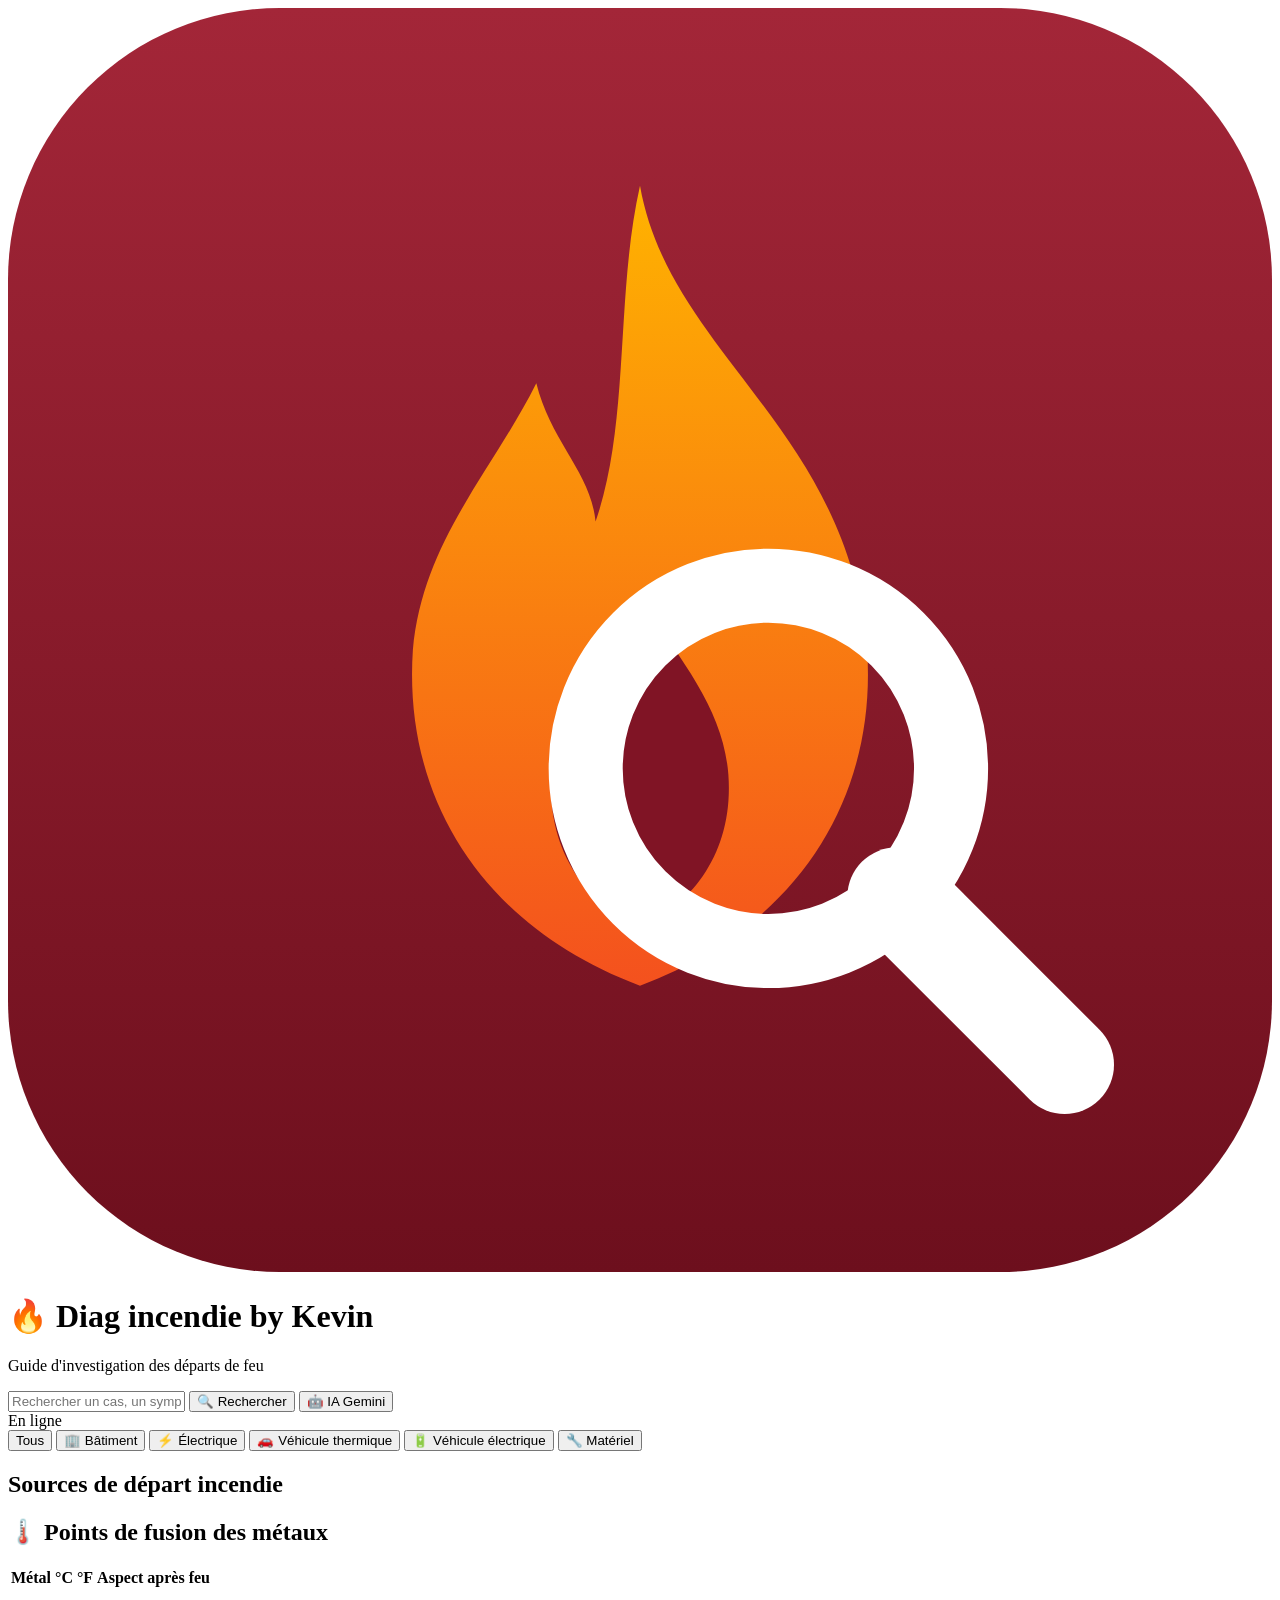
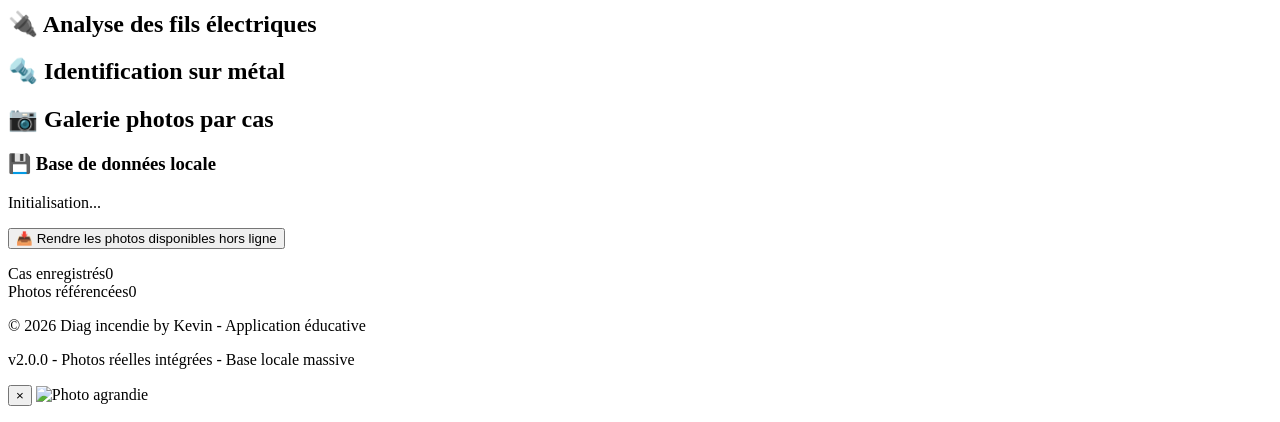
==== index.html @ 41a78a03 "Add initial HTML structure for Diag incendie app" ====
<!DOCTYPE html>
<html lang="fr">
<head>
    <meta charset="UTF-8">
    <meta name="viewport" content="width=device-width, initial-scale=1.0">
    <meta name="description" content="Diag incendie by Kevin - Aide au diagnostic des origines de départ incendie">
    <meta name="theme-color" content="#d32f2f">
    <link rel="manifest" href="manifest.json">
    <link rel="icon" type="image/svg+xml" href="data:image/svg+xml,<svg xmlns='http://www.w3.org/2000/svg' viewBox='0 0 512 512'><rect width='512' height='512' rx='110' fill='%23801425'/><path fill='%23ff9800' d='M256 72c12 68 84 98 92 188 4 60-28 112-92 136-64-24-96-76-92-136 4-44 32-72 50-108 6 24 22 36 24 56 14-40 8-92 18-136z'/><circle cx='308' cy='308' r='74' fill='none' stroke='%23fff' stroke-width='30'/><line x1='360' y1='360' x2='428' y2='428' stroke='%23fff' stroke-width='40' stroke-linecap='round'/></svg>">
    <link rel="stylesheet" href="css/styles.css">
    <title>Diag incendie by Kevin</title>
</head>
<body>
    <header class="app-header">
        <div class="header-content">
            <img src="images/icon.svg" alt="Logo" class="header-logo" onerror="this.style.display='none'">
            <div>
                <h1>🔥 Diag incendie by Kevin</h1>
                <p class="subtitle">Guide d'investigation des départs de feu</p>
            </div>
        </div>
    </header>

    <section class="search-section">
        <div class="search-container">
            <input type="text" id="searchInput" placeholder="Rechercher un cas, un symptôme, un matériau..." autocomplete="off">
            <button id="searchBtn" class="btn-primary">🔍 Rechercher</button>
            <button id="geminiSearchBtn" class="btn-secondary">🤖 IA Gemini</button>
        </div>
        <div id="searchResults" class="search-results"></div>
        <div id="geminiResults" class="gemini-results"></div>
    </section>

    <div id="connectionStatus" class="connection-status online">
        <span class="status-icon"></span><span class="status-text">En ligne</span>
    </div>

    <nav class="main-nav">
        <button class="nav-btn active" data-filter="all">Tous</button>
        <button class="nav-btn" data-filter="building">🏢 Bâtiment</button>
        <button class="nav-btn" data-filter="electrical">⚡ Électrique</button>
        <button class="nav-btn" data-filter="vehicle-thermal">🚗 Véhicule thermique</button>
        <button class="nav-btn" data-filter="vehicle-electric">🔋 Véhicule électrique</button>
        <button class="nav-btn" data-filter="equipment">🔧 Matériel</button>
    </nav>

    <section><h2>Sources de départ incendie</h2>
        <div class="causes-grid" id="causesGrid"></div>
    </section>

    <section><h2>🌡️ Points de fusion des métaux</h2>
        <div class="table-container">
            <table id="metalTable" class="metal-table">
                <thead><tr><th>Métal</th><th>°C</th><th>°F</th><th>Aspect après feu</th></tr></thead>
                <tbody></tbody>
            </table>
        </div>
    </section>

    <section><h2>🔌 Analyse des fils électriques</h2>
        <div class="analysis-grid" id="wireAnalysisGrid"></div>
    </section>

    <section><h2>🔩 Identification sur métal</h2>
        <div class="identification-cards" id="metalIdGrid"></div>
    </section>

    <section><h2>📷 Galerie photos par cas</h2>
        <div class="gallery-grid" id="photoGallery"></div>
    </section>

    <section class="storage-info">
        <div class="storage-card">
            <h3>💾 Base de données locale</h3>
            <p id="storageStatus">Initialisation...</p>
            <button id="offlinePhotosBtn" class="btn-offline">📥 Rendre les photos disponibles hors ligne</button>
            <p id="offlineProgress" class="offline-progress"></p>
            <div class="storage-stats">
                <div class="stat"><span class="stat-label">Cas enregistrés</span><span class="stat-value" id="casesCount">0</span></div>
                <div class="stat"><span class="stat-label">Photos référencées</span><span class="stat-value" id="photosCount">0</span></div>
            </div>
        </div>
    </section>

    <footer class="app-footer">
        <p>© 2026 Diag incendie by Kevin - Application éducative</p>
        <p class="version">v2.0.0 - Photos réelles intégrées - Base locale massive</p>
    </footer>

    <div id="lightbox" class="lightbox hidden">
        <button class="lightbox-close" onclick="closeLightbox()">×</button>
        <img id="lightboxImg" src="" alt="Photo agrandie">
        <p id="lightboxCaption" class="lightbox-caption"></p>
        <p id="lightboxCredit" class="lightbox-credit"></p>
    </div>

    <script src="js/database.js"></script>
    <script src="js/gemini-search.js"></script>
    <script src="js/app.js"></script>
    <script>
        if ('serviceWorker' in navigator) {
            window.addEventListener('load', () => {
                navigator.serviceWorker.register('service-worker.js')
                    .then(r => console.log('SW enregistré:', r.scope))
                    .catch(e => console.error('SW erreur:', e));
            });
        }
    </script>
</body>
</html>
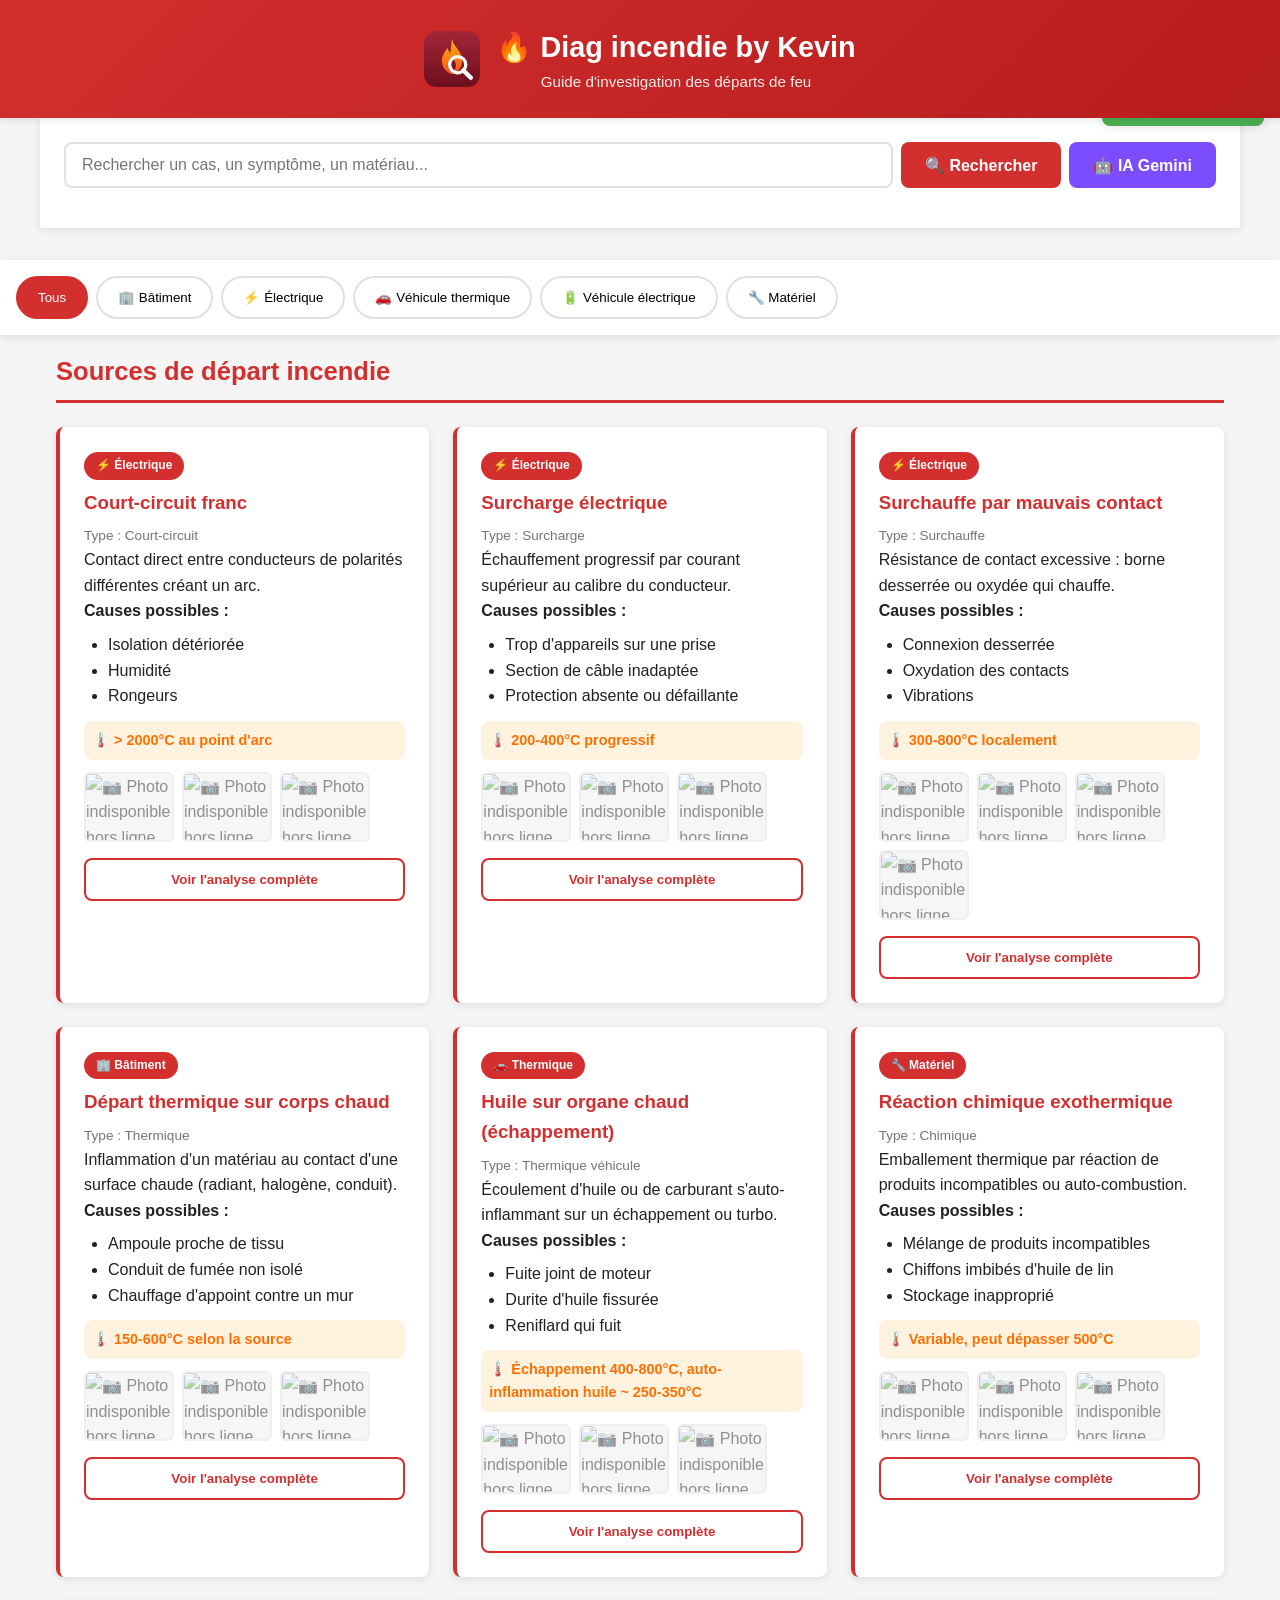
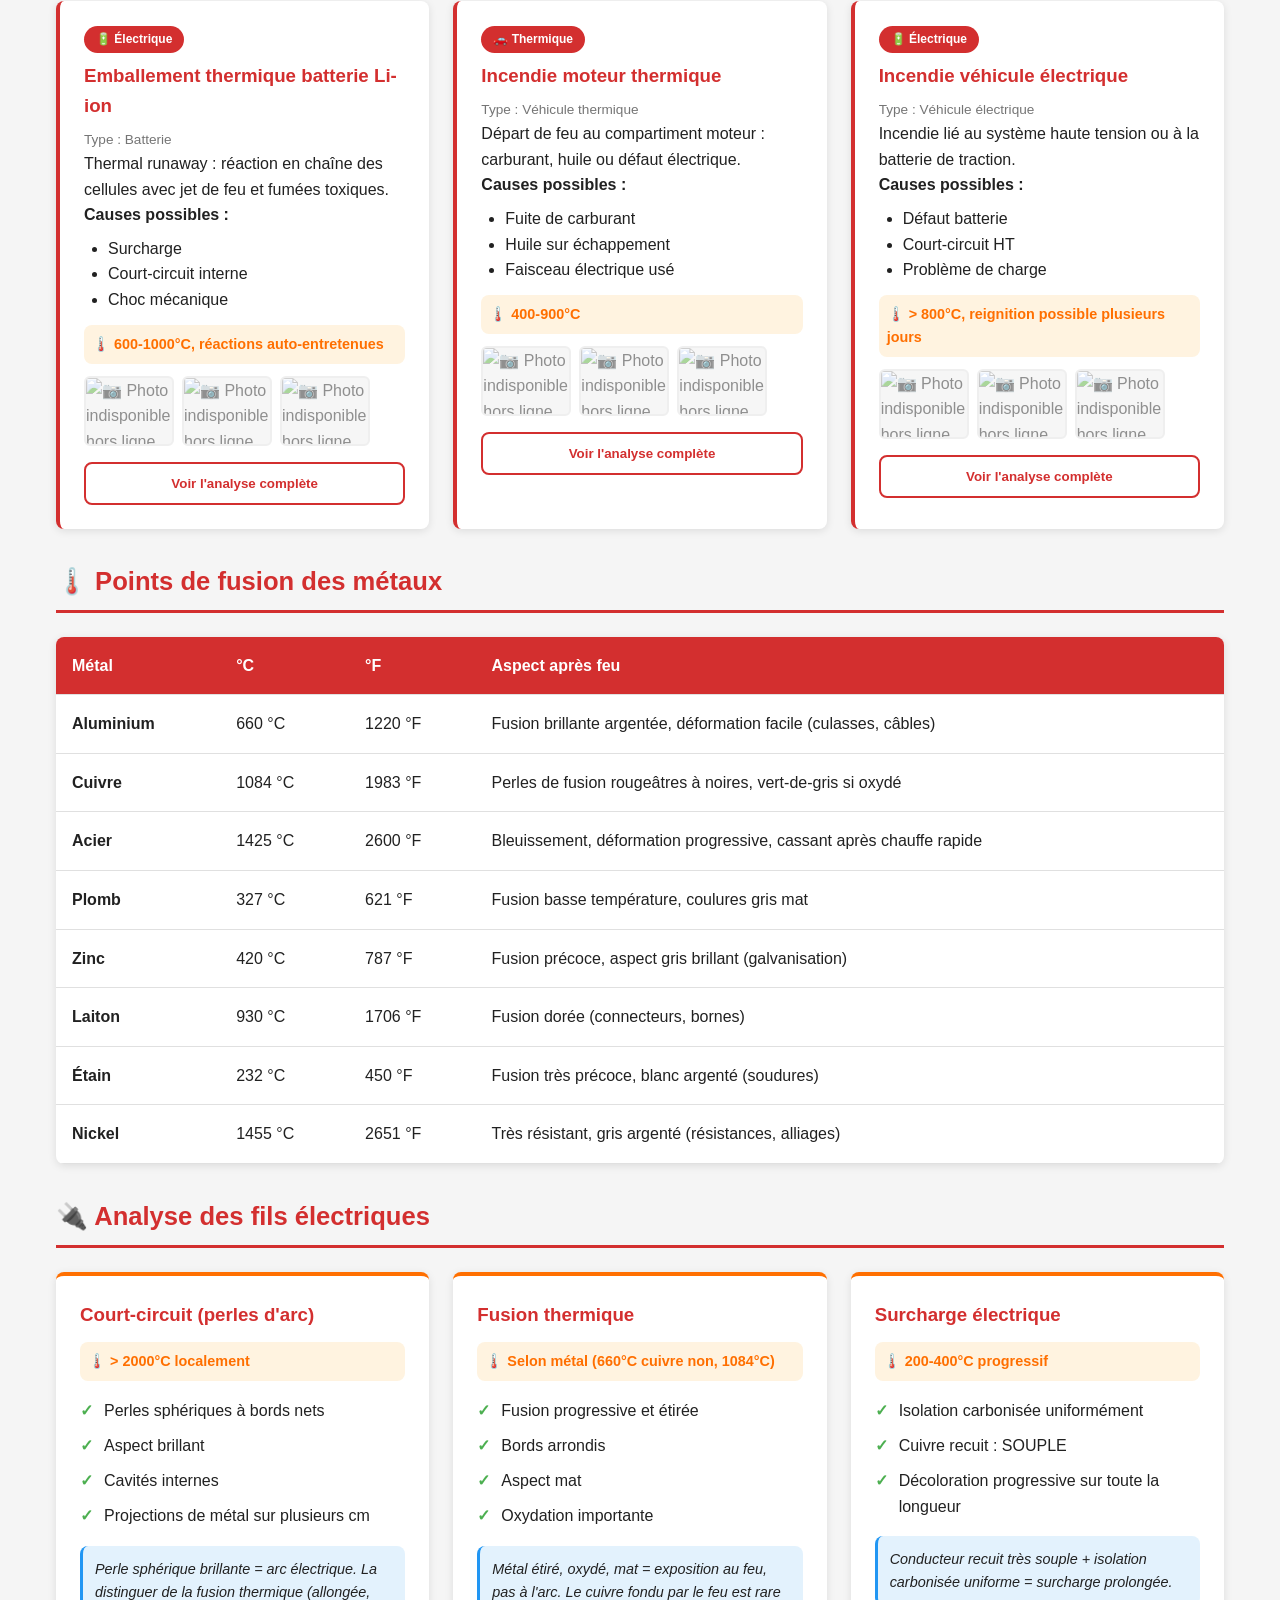
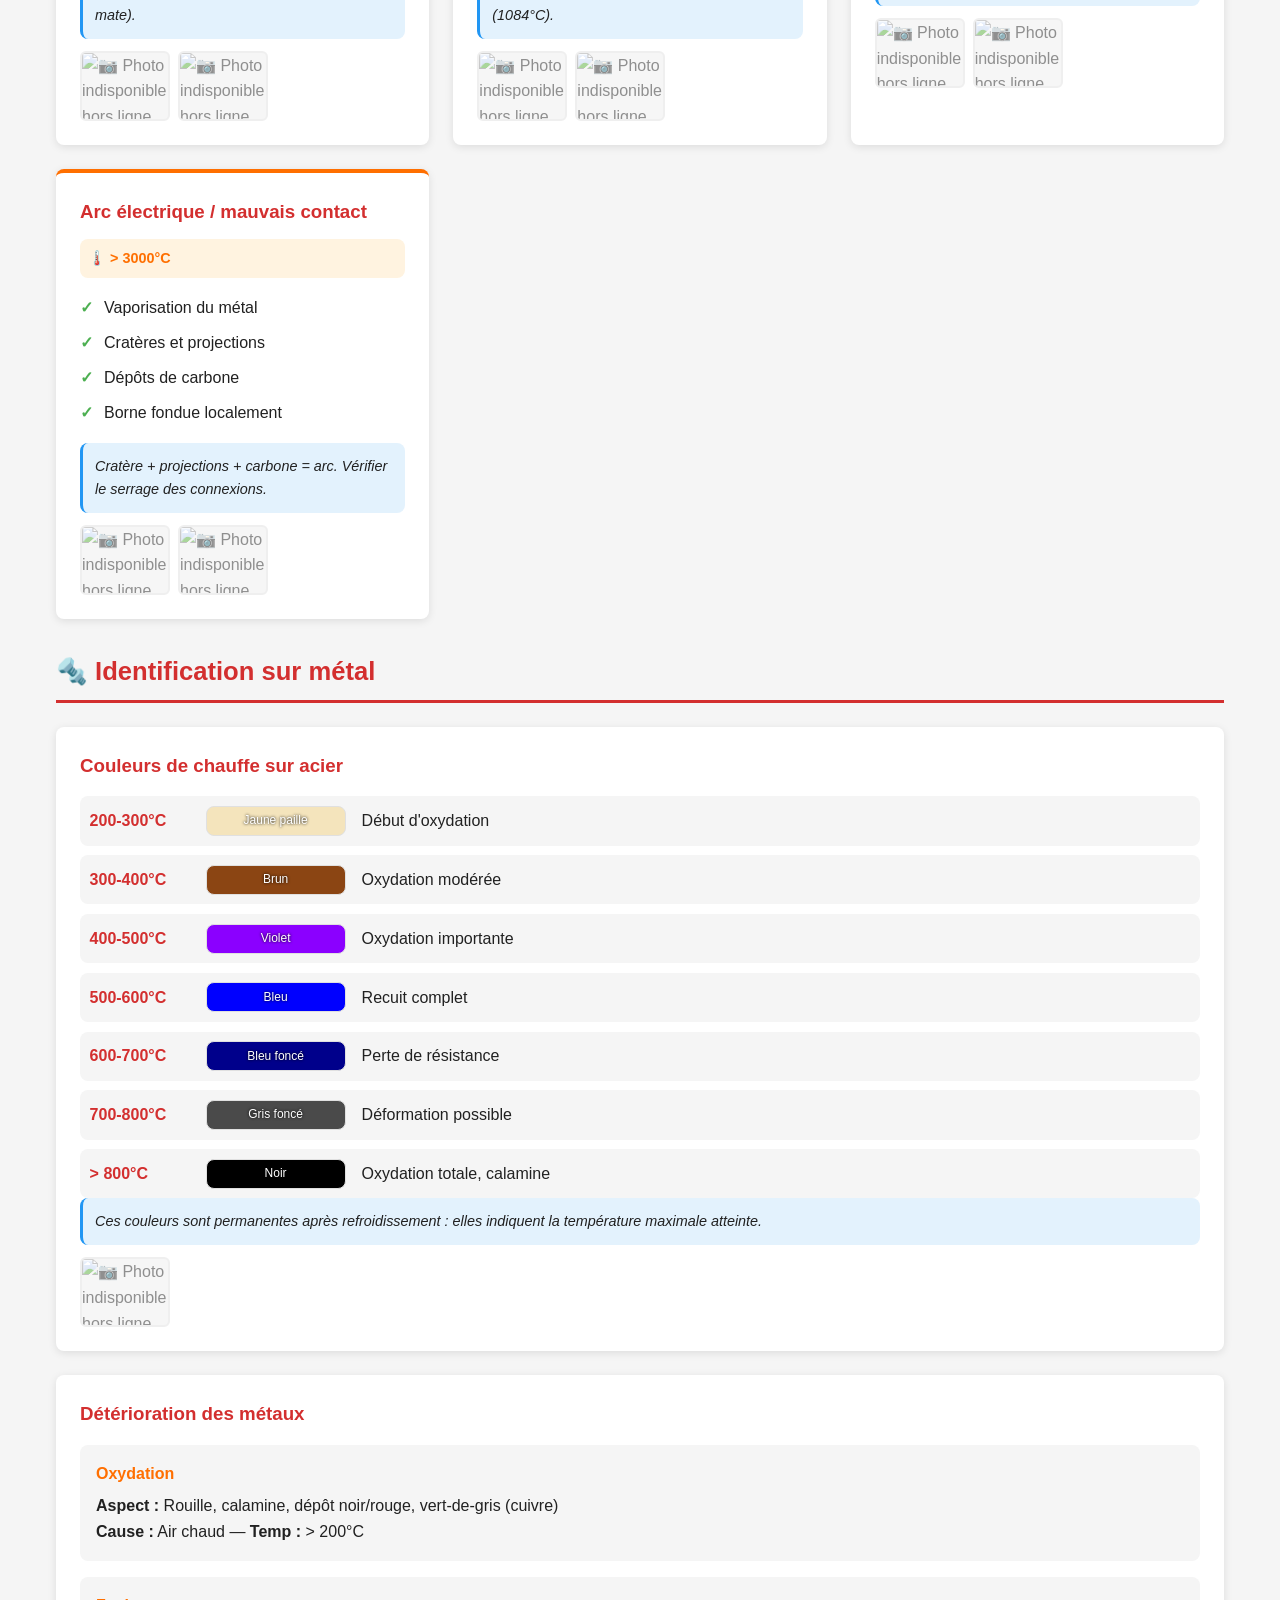
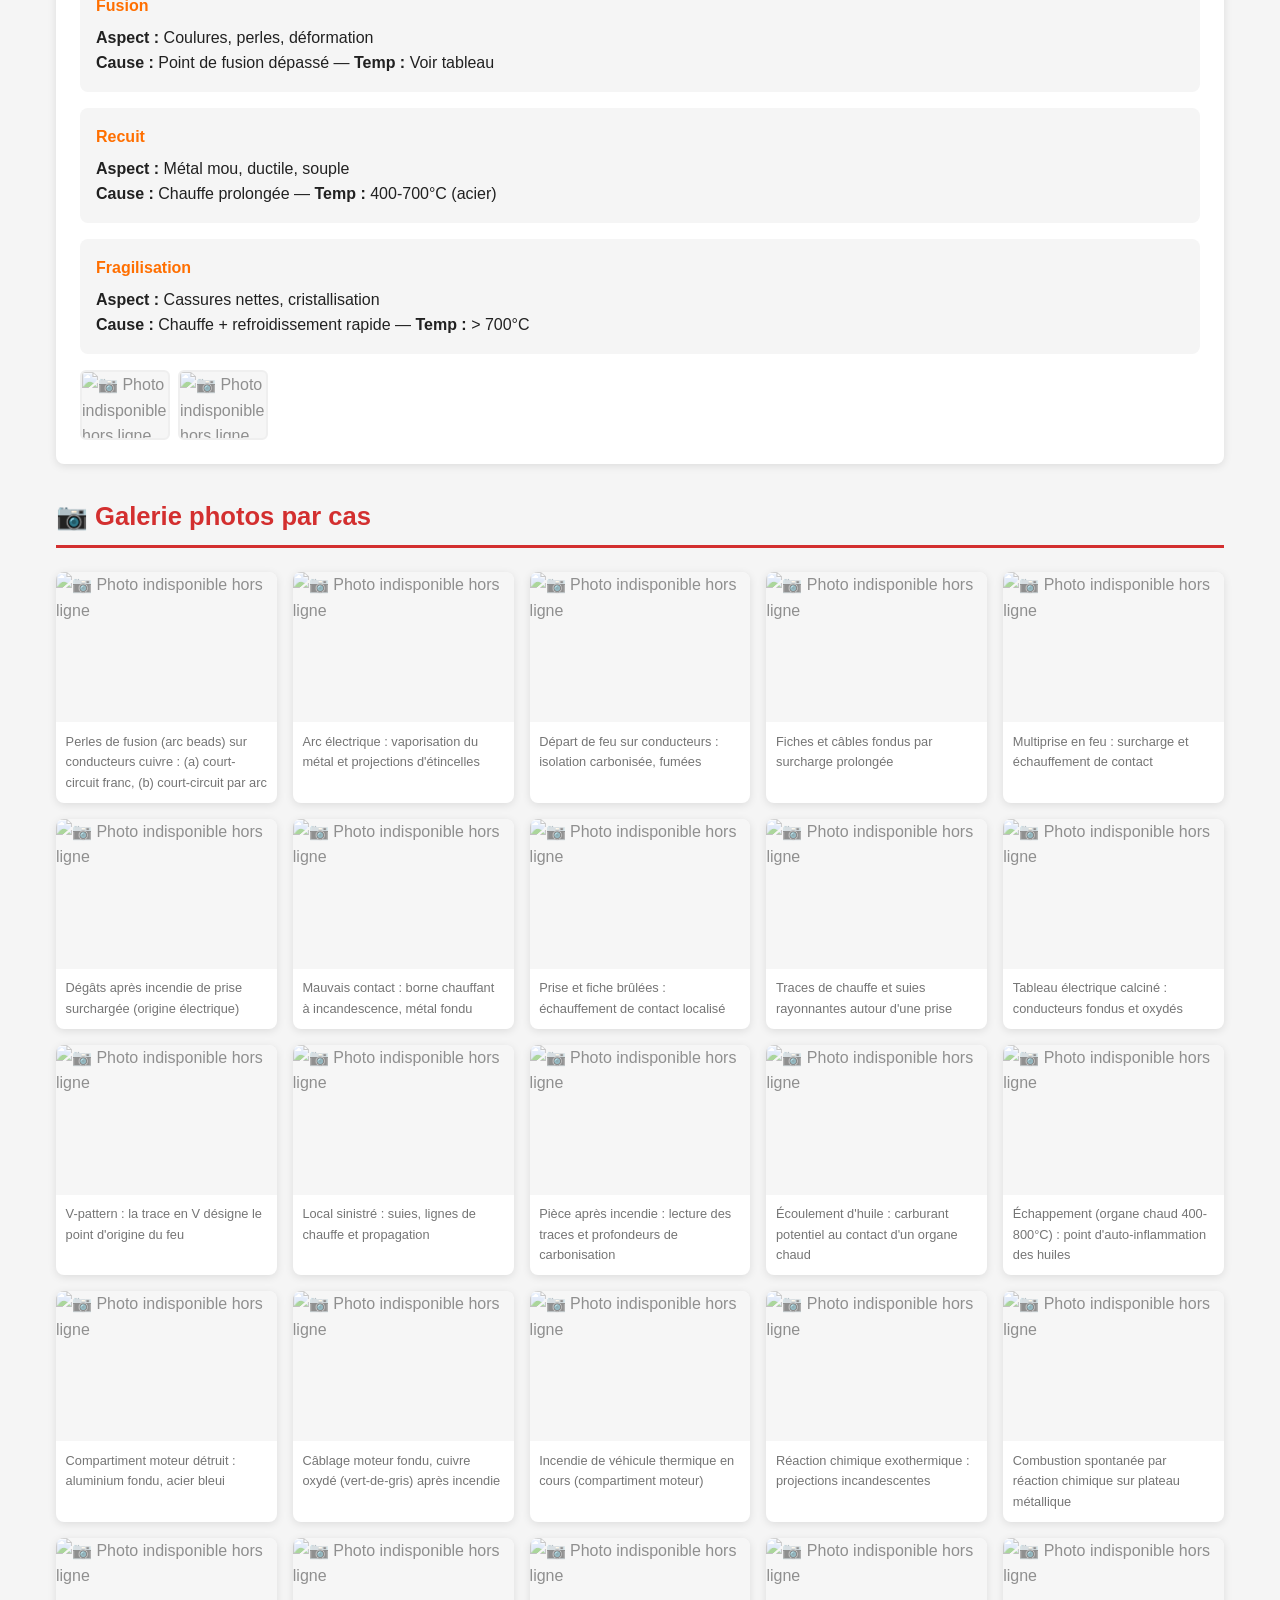
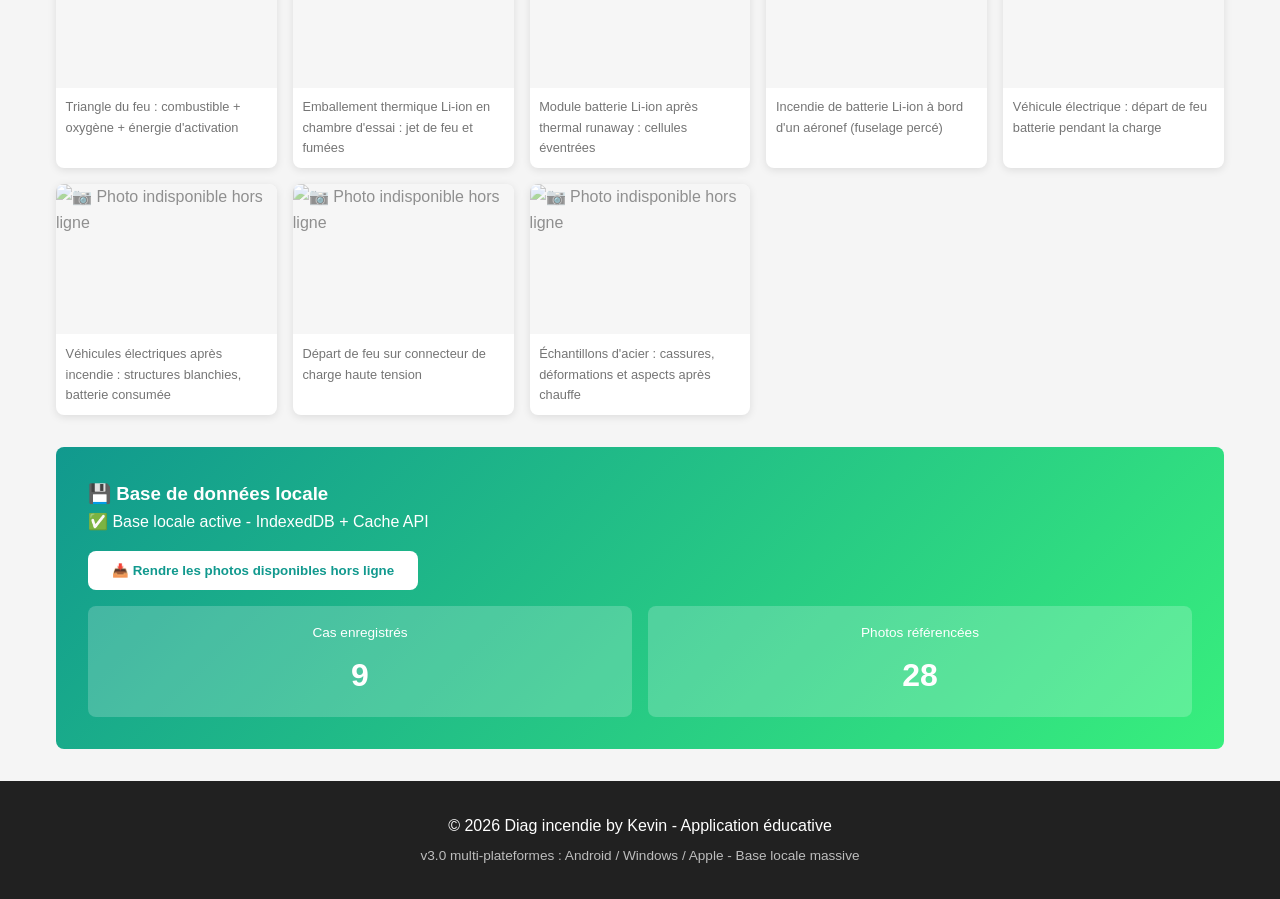
==== commit 45017326: "Enhance HTML structure and meta tags Updated meta tags for viewport and description. Enhanced icon l" ====
--- a/index.html
+++ b/index.html
@@ -2,18 +2,37 @@
 <html lang="fr">
 <head>
     <meta charset="UTF-8">
-    <meta name="viewport" content="width=device-width, initial-scale=1.0">
-    <meta name="description" content="Diag incendie by Kevin - Aide au diagnostic des origines de départ incendie">
+    <meta name="viewport" content="width=device-width, initial-scale=1.0, viewport-fit=cover">
+    <meta name="description" content="Diag incendie by Kevin - Aide au diagnostic des origines de départ incendie : bâtiment, matériel électrique, véhicule thermique et électrique">
     <meta name="theme-color" content="#d32f2f">
+
+    <!-- PWA Android / Windows -->
     <link rel="manifest" href="manifest.json">
-    <link rel="icon" type="image/svg+xml" href="data:image/svg+xml,<svg xmlns='http://www.w3.org/2000/svg' viewBox='0 0 512 512'><rect width='512' height='512' rx='110' fill='%23801425'/><path fill='%23ff9800' d='M256 72c12 68 84 98 92 188 4 60-28 112-92 136-64-24-96-76-92-136 4-44 32-72 50-108 6 24 22 36 24 56 14-40 8-92 18-136z'/><circle cx='308' cy='308' r='74' fill='none' stroke='%23fff' stroke-width='30'/><line x1='360' y1='360' x2='428' y2='428' stroke='%23fff' stroke-width='40' stroke-linecap='round'/></svg>">
+    <link rel="icon" type="image/svg+xml" href="images/icon.svg">
+    <link rel="icon" type="image/png" sizes="192x192" href="images/icon-192x192.png">
+
+    <!-- PWA Apple (iPhone / iPad / Mac) -->
+    <link rel="apple-touch-icon" href="images/apple-touch-icon.png">
+    <meta name="apple-mobile-web-app-capable" content="yes">
+    <meta name="mobile-web-app-capable" content="yes">
+    <meta name="apple-mobile-web-app-status-bar-style" content="default">
+    <meta name="apple-mobile-web-app-title" content="DiagIncendie">
+
+    <!-- Windows (tuiles) -->
+    <meta name="msapplication-TileColor" content="#d32f2f">
+    <meta name="msapplication-TileImage" content="images/icon-144x144.png">
+
+    <!-- Icône d'onglet intégrée (data-URI, fonctionne même sans fichiers) -->
+    <link rel="shortcut icon" href="data:image/svg+xml,<svg xmlns='http://www.w3.org/2000/svg' viewBox='0 0 512 512'><rect width='512' height='512' rx='110' fill='%23801425'/><path fill='%23ff9800' d='M256 72c12 68 84 98 92 188 4 60-28 112-92 136-64-24-96-76-92-136 4-44 32-72 50-108 6 24 22 36 24 56 14-40 8-92 18-136z'/><circle cx='308' cy='308' r='74' fill='none' stroke='%23fff' stroke-width='30'/><line x1='360' y1='360' x2='428' y2='428' stroke='%23fff' stroke-width='40' stroke-linecap='round'/></svg>">
+
     <link rel="stylesheet" href="css/styles.css">
     <title>Diag incendie by Kevin</title>
 </head>
 <body>
+    <!-- En-tête -->
     <header class="app-header">
         <div class="header-content">
-            <img src="images/icon.svg" alt="Logo" class="header-logo" onerror="this.style.display='none'">
+            <img src="images/icon.svg" alt="Logo Diag incendie" class="header-logo" onerror="this.style.display='none'">
             <div>
                 <h1>🔥 Diag incendie by Kevin</h1>
                 <p class="subtitle">Guide d'investigation des départs de feu</p>
@@ -21,6 +40,7 @@
         </div>
     </header>
 
+    <!-- Recherche locale + IA Gemini -->
     <section class="search-section">
         <div class="search-container">
             <input type="text" id="searchInput" placeholder="Rechercher un cas, un symptôme, un matériau..." autocomplete="off">
@@ -31,10 +51,12 @@
         <div id="geminiResults" class="gemini-results"></div>
     </section>
 
+    <!-- Indicateur de connexion 4G/5G/WiFi / hors-ligne -->
     <div id="connectionStatus" class="connection-status online">
         <span class="status-icon"></span><span class="status-text">En ligne</span>
     </div>
 
+    <!-- Filtres par type de cas -->
     <nav class="main-nav">
         <button class="nav-btn active" data-filter="all">Tous</button>
         <button class="nav-btn" data-filter="building">🏢 Bâtiment</button>
@@ -44,31 +66,44 @@
         <button class="nav-btn" data-filter="equipment">🔧 Matériel</button>
     </nav>
 
-    <section><h2>Sources de départ incendie</h2>
+    <!-- Sources de départ incendie -->
+    <section>
+        <h2>Sources de départ incendie</h2>
         <div class="causes-grid" id="causesGrid"></div>
     </section>
 
-    <section><h2>🌡️ Points de fusion des métaux</h2>
+    <!-- Tableau des points de fusion -->
+    <section>
+        <h2>🌡️ Points de fusion des métaux</h2>
         <div class="table-container">
             <table id="metalTable" class="metal-table">
-                <thead><tr><th>Métal</th><th>°C</th><th>°F</th><th>Aspect après feu</th></tr></thead>
+                <thead>
+                    <tr><th>Métal</th><th>°C</th><th>°F</th><th>Aspect après feu</th></tr>
+                </thead>
                 <tbody></tbody>
             </table>
         </div>
     </section>
 
-    <section><h2>🔌 Analyse des fils électriques</h2>
+    <!-- Analyse des fils électriques -->
+    <section>
+        <h2>🔌 Analyse des fils électriques</h2>
         <div class="analysis-grid" id="wireAnalysisGrid"></div>
     </section>
 
-    <section><h2>🔩 Identification sur métal</h2>
+    <!-- Identification sur métal -->
+    <section>
+        <h2>🔩 Identification sur métal</h2>
         <div class="identification-cards" id="metalIdGrid"></div>
     </section>
 
-    <section><h2>📷 Galerie photos par cas</h2>
+    <!-- Galerie photos par cas -->
+    <section>
+        <h2>📷 Galerie photos par cas</h2>
         <div class="gallery-grid" id="photoGallery"></div>
     </section>
 
+    <!-- Base locale + photos hors-ligne -->
     <section class="storage-info">
         <div class="storage-card">
             <h3>💾 Base de données locale</h3>
@@ -84,9 +119,10 @@
 
     <footer class="app-footer">
         <p>© 2026 Diag incendie by Kevin - Application éducative</p>
-        <p class="version">v2.0.0 - Photos réelles intégrées - Base locale massive</p>
+        <p class="version">v3.0 multi-plateformes : Android / Windows / Apple - Base locale massive</p>
     </footer>
 
+    <!-- Visionneuse photos -->
     <div id="lightbox" class="lightbox hidden">
         <button class="lightbox-close" onclick="closeLightbox()">×</button>
         <img id="lightboxImg" src="" alt="Photo agrandie">
@@ -94,15 +130,26 @@
         <p id="lightboxCredit" class="lightbox-credit"></p>
     </div>
 
+    <noscript><p style="padding:2rem;text-align:center">Activez JavaScript pour utiliser Diag incendie by Kevin.</p></noscript>
+
     <script src="js/database.js"></script>
     <script src="js/gemini-search.js"></script>
     <script src="js/app.js"></script>
     <script>
+        // Enregistrement du Service Worker (hors-ligne total)
         if ('serviceWorker' in navigator) {
             window.addEventListener('load', () => {
                 navigator.serviceWorker.register('service-worker.js')
-                    .then(r => console.log('SW enregistré:', r.scope))
-                    .catch(e => console.error('SW erreur:', e));
+                    .then(r => console.log('✅ SW enregistré:', r.scope))
+                    .catch(e => console.error('❌ SW erreur:', e));
+            });
+        }
+        // Réception d'un contenu partagé (share_target du manifest)
+        const params = new URLSearchParams(location.search);
+        if (params.get('q')) {
+            window.addEventListener('DOMContentLoaded', () => {
+                document.getElementById('searchInput').value = params.get('q');
+                document.getElementById('searchBtn').click();
             });
         }
     </script>
--- a/css/styles.css
+++ b/css/styles.css
@@ -0,0 +1,93 @@
+:root{--primary:#d32f2f;--primary-dark:#b71c1c;--secondary:#ff6f00;--bg:#f5f5f5;--surface:#fff;--text:#212121;--text2:#757575;--border:#e0e0e0;--success:#4caf50;--warning:#ff9800;--shadow:0 2px 8px rgba(0,0,0,.1);--radius:8px}
+*{margin:0;padding:0;box-sizing:border-box}
+body{font-family:'Segoe UI',Roboto,sans-serif;background:var(--bg);color:var(--text);line-height:1.6}
+.app-header{background:linear-gradient(135deg,var(--primary),var(--primary-dark));color:#fff;padding:1.5rem 1rem;text-align:center;position:sticky;top:0;z-index:1000;box-shadow:var(--shadow)}
+.header-content{display:flex;align-items:center;justify-content:center;gap:1rem}
+.header-logo{width:56px;height:56px;border-radius:12px}
+.header-content h1{font-size:1.8rem}
+.subtitle{opacity:.9;font-size:.95rem}
+.search-section{background:var(--surface);padding:1.5rem;box-shadow:var(--shadow)}
+.search-container{display:flex;gap:.5rem;flex-wrap:wrap;max-width:1200px;margin:0 auto}
+#searchInput{flex:1;min-width:200px;padding:.75rem 1rem;border:2px solid var(--border);border-radius:var(--radius);font-size:1rem}
+#searchInput:focus{outline:none;border-color:var(--primary)}
+.btn-primary,.btn-secondary{padding:.75rem 1.5rem;border:none;border-radius:var(--radius);font-size:1rem;cursor:pointer;font-weight:600;color:#fff;transition:.3s}
+.btn-primary{background:var(--primary)}.btn-primary:hover{background:var(--primary-dark)}
+.btn-secondary{background:#7c4dff}.btn-secondary:hover{background:#651fff}
+.connection-status{position:fixed;top:90px;right:1rem;padding:.5rem 1rem;border-radius:var(--radius);font-size:.8rem;font-weight:600;z-index:999;color:#fff;box-shadow:var(--shadow)}
+.connection-status.online{background:var(--success)}.connection-status.offline{background:var(--warning)}
+.main-nav{background:var(--surface);padding:1rem;display:flex;gap:.5rem;overflow-x:auto;box-shadow:var(--shadow);margin-bottom:1rem}
+.nav-btn{padding:.75rem 1.25rem;border:2px solid var(--border);background:#fff;border-radius:25px;cursor:pointer;white-space:nowrap;font-weight:500}
+.nav-btn.active{background:var(--primary);color:#fff;border-color:var(--primary)}
+section{max-width:1200px;margin:0 auto 2rem;padding:0 1rem}
+h2{color:var(--primary);margin-bottom:1.5rem;font-size:1.6rem;border-bottom:3px solid var(--primary);padding-bottom:.5rem}
+.causes-grid,.analysis-grid{display:grid;grid-template-columns:repeat(auto-fill,minmax(300px,1fr));gap:1.5rem}
+.cause-card,.analysis-card{background:var(--surface);border-radius:var(--radius);padding:1.5rem;box-shadow:var(--shadow);border-left:4px solid var(--primary)}
+.analysis-card{border-left:none;border-top:4px solid var(--secondary)}
+.category-badge{display:inline-block;padding:.25rem .75rem;border-radius:15px;font-size:.75rem;font-weight:600;background:var(--primary);color:#fff;margin-bottom:.5rem}
+.cause-card h3,.analysis-card h3{color:var(--primary);margin-bottom:.5rem}
+.cause-type{color:var(--text2);font-size:.85rem}
+.cause-causes ul{margin:.5rem 0;padding-left:1.5rem}
+.cause-temp,.temp-info{margin-top:.75rem;padding:.5rem;background:#fff3e0;border-radius:var(--radius);font-weight:600;color:var(--secondary);font-size:.9rem}
+.characteristics{list-style:none;margin:.75rem 0}
+.characteristics li{padding:.3rem 0 .3rem 1.5rem;position:relative}
+.characteristics li:before{content:"✓";position:absolute;left:0;color:var(--success);font-weight:bold}
+.identification{background:#e3f2fd;padding:.75rem;border-radius:var(--radius);border-left:3px solid #2196f3;font-size:.9rem;font-style:italic}
+.btn-expand{width:100%;margin-top:1rem;padding:.75rem;border:2px solid var(--primary);background:#fff;color:var(--primary);border-radius:var(--radius);cursor:pointer;font-weight:600}
+.btn-expand:hover{background:var(--primary);color:#fff}
+.photo-row{display:flex;gap:.5rem;flex-wrap:wrap;margin-top:.75rem}
+.photo-row img{width:90px;height:70px;object-fit:cover;border-radius:6px;cursor:pointer;border:2px solid var(--border);transition:.3s}
+.photo-row.big img{width:150px;height:110px}
+.photo-row img:hover{transform:scale(1.05);border-color:var(--primary)}
+.photo-error{background:#eee;opacity:.5}
+.table-container{background:var(--surface);border-radius:var(--radius);overflow-x:auto;box-shadow:var(--shadow)}
+.metal-table{width:100%;border-collapse:collapse}
+.metal-table th,.metal-table td{padding:1rem;text-align:left;border-bottom:1px solid var(--border)}
+.metal-table th{background:var(--primary);color:#fff}
+.metal-table tr:hover{background:#f5f5f5}
+.identification-cards{display:grid;gap:1.5rem}
+.id-card{background:var(--surface);border-radius:var(--radius);padding:1.5rem;box-shadow:var(--shadow)}
+.id-card h3{color:var(--primary);margin-bottom:1rem}
+.temp-colors{display:grid;gap:.6rem}
+.temp-item{display:grid;grid-template-columns:100px 140px 1fr;gap:1rem;align-items:center;padding:.6rem;background:#f5f5f5;border-radius:var(--radius)}
+.temp{font-weight:600;color:var(--primary)}
+.color{height:30px;border-radius:var(--radius);border:1px solid var(--border);display:flex;align-items:center;justify-content:center;font-size:.75rem;color:#fff;text-shadow:0 0 3px #000}
+.det-type{margin-bottom:1rem;padding:1rem;background:#f5f5f5;border-radius:var(--radius)}
+.det-type h4{color:var(--secondary);margin-bottom:.4rem}
+.gallery-grid{display:grid;grid-template-columns:repeat(auto-fill,minmax(220px,1fr));gap:1rem}
+.gallery-item{background:var(--surface);border-radius:var(--radius);overflow:hidden;box-shadow:var(--shadow)}
+.gallery-item img{width:100%;height:150px;object-fit:cover;cursor:pointer;display:block}
+.gallery-item figcaption{padding:.6rem;font-size:.8rem;color:var(--text2)}
+.search-results,.gemini-results{max-width:1200px;margin:1rem auto}
+.search-results-header{background:var(--primary);color:#fff;padding:.6rem 1rem;border-radius:var(--radius);margin-bottom:.75rem;font-weight:600}
+.search-result-item{background:var(--surface);padding:1rem;margin-bottom:.6rem;border-radius:var(--radius);box-shadow:var(--shadow);cursor:pointer}
+.search-result-item:hover{transform:translateX(4px)}
+.gemini-answer{background:linear-gradient(135deg,#667eea,#764ba2);color:#fff;padding:1.5rem;border-radius:var(--radius)}
+.answer-content{background:rgba(255,255,255,.12);padding:1rem;border-radius:var(--radius);line-height:1.8}
+.storage-info{max-width:1200px;margin:2rem auto;padding:0 1rem}
+.storage-card{background:linear-gradient(135deg,#11998e,#38ef7d);color:#fff;padding:2rem;border-radius:var(--radius)}
+.btn-offline{margin-top:1rem;padding:.75rem 1.5rem;border:none;border-radius:var(--radius);background:#fff;color:#11998e;font-weight:700;cursor:pointer}
+.offline-progress{margin-top:.5rem;font-weight:600}
+.storage-stats{display:grid;grid-template-columns:repeat(auto-fit,minmax(150px,1fr));gap:1rem;margin-top:1rem}
+.stat{background:rgba(255,255,255,.2);padding:1rem;border-radius:var(--radius);text-align:center}
+.stat-label{display:block;font-size:.85rem;margin-bottom:.4rem}
+.stat-value{font-size:2rem;font-weight:700}
+.app-footer{background:var(--text);color:#fff;text-align:center;padding:2rem 1rem;margin-top:2rem}
+.version{font-size:.85rem;opacity:.7;margin-top:.4rem}
+.modal-overlay{position:fixed;inset:0;background:rgba(0,0,0,.7);display:flex;align-items:center;justify-content:center;z-index:2000;padding:1rem}
+.modal-content{background:var(--surface);border-radius:var(--radius);max-width:800px;width:100%;max-height:90vh;overflow-y:auto;padding:2rem;position:relative}
+.modal-close{position:absolute;top:1rem;right:1rem;width:40px;height:40px;border:none;background:var(--primary);color:#fff;border-radius:50%;font-size:1.5rem;cursor:pointer}
+.modal-section{margin-bottom:1.5rem}
+.modal-section h3{color:var(--primary);margin-bottom:.6rem;border-bottom:2px solid var(--border);padding-bottom:.4rem}
+.id-subsection{margin-bottom:.8rem;padding:.8rem;background:#f5f5f5;border-radius:var(--radius)}
+.id-subsection h4{color:var(--secondary);margin-bottom:.4rem}
+.temp-highlight{font-size:1.2rem;font-weight:700;color:var(--primary);background:#fff3e0;padding:1rem;border-radius:var(--radius);text-align:center}
+.lightbox{position:fixed;inset:0;background:rgba(0,0,0,.92);z-index:3000;display:flex;flex-direction:column;align-items:center;justify-content:center;padding:1rem}
+.lightbox.hidden{display:none}
+.lightbox img{max-width:95%;max-height:70vh;border-radius:8px}
+.lightbox-caption{color:#fff;margin-top:1rem;text-align:center;max-width:700px}
+.lightbox-credit{color:#999;font-size:.8rem;margin-top:.4rem}
+.lightbox-close{position:absolute;top:1rem;right:1rem;width:44px;height:44px;border:none;background:var(--primary);color:#fff;border-radius:50%;font-size:1.6rem;cursor:pointer}
+.no-results{text-align:center;padding:2rem;color:var(--text2);font-style:italic}
+.loading,.error{padding:1rem;border-radius:var(--radius)}
+.error{background:#ffebee;color:#f44336;border-left:4px solid #f44336}
+@media(max-width:768px){.header-content{flex-direction:column}.search-container{flex-direction:column}.temp-item{grid-template-columns:1fr}.modal-content{padding:1rem}}
